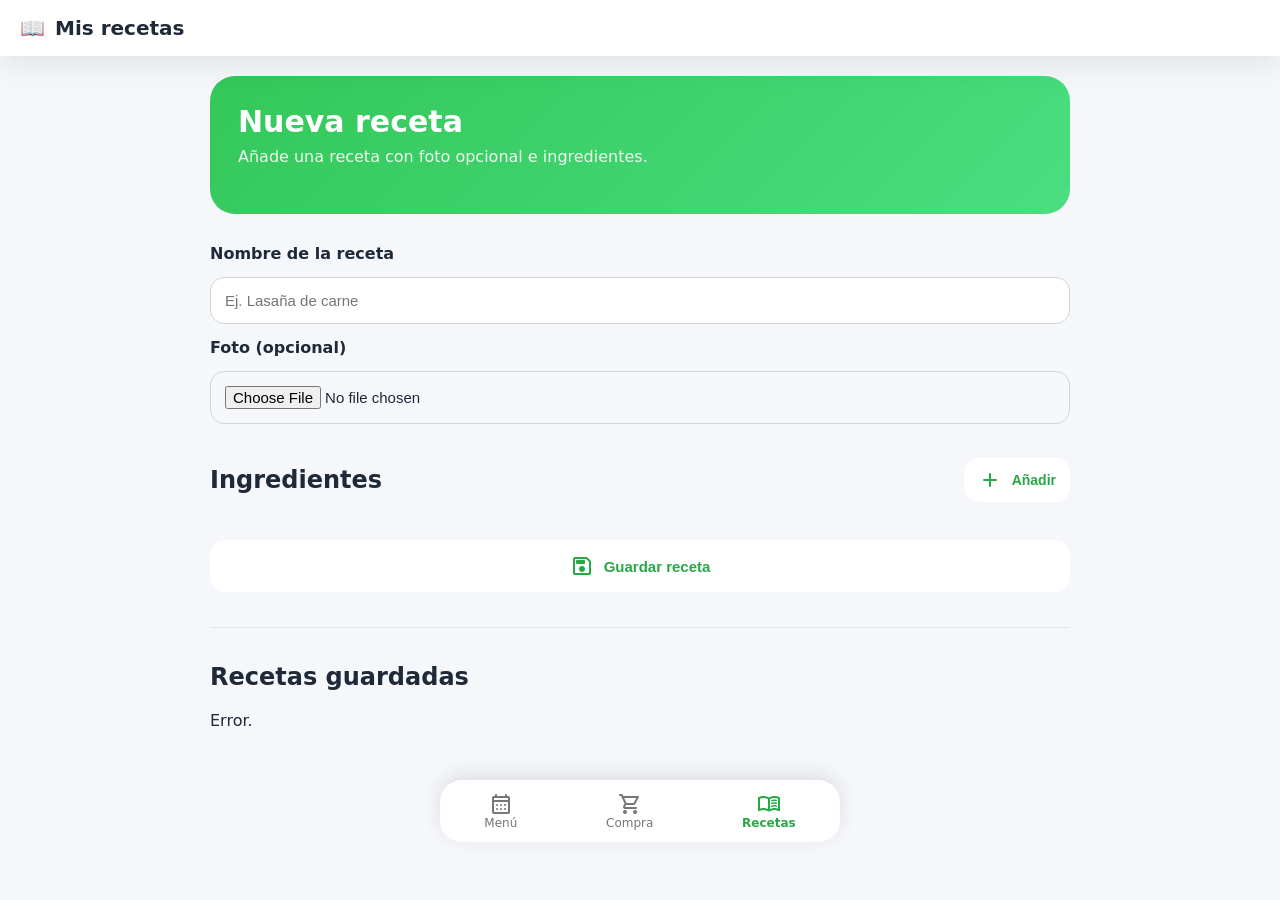
==== frontend/agregar_recetas.html @ f9eafb30 "haciendo el frontend" ====
<!DOCTYPE html>
<html lang="es">

<head>

<meta charset="UTF-8">

<meta name="viewport"
content="width=device-width, initial-scale=1.0">

<title>Recetas</title>

<link rel="stylesheet" href="style.css">

<link href="https://fonts.googleapis.com/css2?family=Material+Symbols+Rounded"
rel="stylesheet">

</head>

<body>

<header class="topbar">

    <div class="logo">
        📖 <span>Mis recetas</span>
    </div>

</header>

<main class="container">

<section class="hero recipeHero">

    <h1>Nueva receta</h1>

    <p>Añade una receta con foto opcional e ingredientes.</p>

</section>

<form id="recipeForm" class="recipe-form">

    <label>Nombre de la receta</label>

    <input
        id="recipeName"
        required
        placeholder="Ej. Lasaña de carne">

    <label>Foto (opcional)</label>

    <input
        type="file"
        id="recipeImage"
        accept="image/*">

    <div class="ingredients-header">

        <h2>Ingredientes</h2>

        <button
            type="button"
            id="addIngredient"
            class="primary small">

            <span class="material-symbols-rounded">add</span>

            Añadir

        </button>

    </div>

    <div id="ingredientList">

    </div>

    <button class="primary submitButton" type="submit">

        <span class="material-symbols-rounded">save</span>

        Guardar receta

    </button>

</form>

<hr class="separator">

<section>

    <h2 class="sectionTitle">Recetas guardadas</h2>

    <div id="recipesContainer" class="recipe-grid">

    </div>

</section>

</main>

<nav class="bottom-nav">

    <a href="index.html">

        <span class="material-symbols-rounded">calendar_month</span>
        Menú

    </a>

    <a href="lista_compra.html">

        <span class="material-symbols-rounded">shopping_cart</span>
        Compra

    </a>

    <a href="agregar_recetas.html" class="active">

        <span class="material-symbols-rounded">menu_book</span>
        Recetas

    </a>

</nav>

<script src="script.js"></script>

</body>
</html>
---- frontend/style.css ----
:root{

    --green:#34C759;
    --green-dark:#28A745;
    --orange:#FF9F0A;

    --background:#F5F7FA;
    --surface:#FFFFFF;

    --text:#1F2937;
    --muted:#6B7280;

    --danger:#EF4444;

    --shadow:0 10px 30px rgba(0,0,0,.08);

    --radius:18px;

}

*{
    margin:0;
    padding:0;
    box-sizing:border-box;
}

body{

    background:var(--background);
    font-family:Inter,system-ui,sans-serif;
    color:var(--text);
    padding-bottom:90px;

}

.container{
    padding:20px;
    max-width:900px;
    margin:auto;
}

.topbar{

    position:sticky;
    top:0;
    z-index:100;

    display:flex;
    justify-content:space-between;
    align-items:center;

    background:var(--surface);
    padding:16px 20px;

    box-shadow:var(--shadow);

}

.logo{

    font-weight:700;
    display:flex;
    gap:10px;
    align-items:center;
    font-size:20px;

}

.icon-button{

    width:44px;
    height:44px;

    border:none;
    border-radius:50%;

    background:#EEF2F7;

    display:flex;
    align-items:center;
    justify-content:center;

    cursor:pointer;

}

.material-symbols-rounded{
    font-size:24px;
}

/* Hero */

.hero{

    background:linear-gradient(135deg,var(--green),#65DB84);

    color:white;
    padding:28px;
    border-radius:25px;

    margin-bottom:30px;

}

.hero h1{
    font-size:30px;
    margin-bottom:8px;
}

.hero p{
    opacity:.9;
    margin-bottom:20px;
}

/* Botones */

button{

    cursor:pointer;
    border:none;

    transition:.2s;

    font-size:15px;

}

button:hover{
    transform:translateY(-2px);
}

.primary{

    background:white;
    color:var(--green-dark);

    padding:14px 22px;

    border-radius:15px;

    display:flex;
    align-items:center;
    gap:10px;

    font-weight:700;

}

.secondary{

    background:#E5E7EB;
    color:#111827;

    padding:12px 20px;
    border-radius:15px;

}

.danger{

    background:var(--danger);
    color:white;

    padding:12px 20px;
    border-radius:15px;

}

/* Tarjetas semana */

.week-grid{

    display:grid;
    grid-template-columns:repeat(auto-fit,minmax(220px,1fr));
    gap:18px;

}

.day-card{

    background:var(--surface);
    border-radius:22px;
    padding:18px;

    box-shadow:var(--shadow);

    display:flex;
    flex-direction:column;
    gap:12px;

}

.day-header{

    display:flex;
    justify-content:space-between;
    align-items:center;

}

.day-header h3{
    color:var(--green-dark);
}

.food{

    font-size:18px;
    font-weight:600;
}

.food small{

    display:block;
    color:var(--muted);
    margin-top:6px;

}

/* Navegación inferior */

.bottom-nav{

    position:fixed;
    bottom:0;
    left:0;
    width:100%;

    background:white;

    display:flex;
    justify-content:space-around;

    box-shadow:0 -5px 20px rgba(0,0,0,.1);

    padding:12px 0;

}

.bottom-nav a{

    text-decoration:none;
    color:#777;

    display:flex;
    flex-direction:column;
    align-items:center;

    font-size:12px;

}

.bottom-nav a.active{
    color:var(--green-dark);
    font-weight:bold;
}

/* Dropdown compartir */

.dropdown{

    position:absolute;
    top:72px;
    right:20px;

    width:180px;

    background:white;

    border-radius:18px;
    box-shadow:var(--shadow);

    overflow:hidden;

}

.dropdown button{

    width:100%;

    display:flex;
    align-items:center;
    gap:12px;

    padding:14px;

    background:none;

}

.dropdown button:hover{
    background:#F3F4F6;
}

/* Modal */

.modal{

    position:fixed;
    inset:0;

    background:rgba(0,0,0,.4);

    display:flex;
    justify-content:center;
    align-items:center;

    padding:20px;

}

.modal-content{

    background:white;

    width:100%;
    max-width:360px;

    padding:28px;
    border-radius:24px;

    text-align:center;

    box-shadow:var(--shadow);

}

.modal-icon{

    color:var(--orange);
    font-size:48px;
    margin-bottom:10px;

}

.modal-buttons{

    display:flex;
    gap:12px;
    margin-top:24px;

}

.modal-buttons button{
    flex:1;
}

/* Utilidades */

.hidden{
    display:none;
}

/* Tablet */

@media (min-width:768px){

    body{
        padding-bottom:30px;
    }

    .bottom-nav{

        position:static;

        margin:30px auto 0;
        width:400px;

        border-radius:22px;

    }

}


/* ========= HERO COLORES ========= */

.shoppingHero{
    background:linear-gradient(135deg,#FF9F0A,#FFCC66);
}

.recipeHero{
    background:linear-gradient(135deg,#34C759,#4ADE80);
}

/* ========= LISTA COMPRA ========= */

.shopping-list{
    display:flex;
    flex-direction:column;
    gap:14px;
}

.shopping-item{
    display:flex;
    align-items:center;
    gap:16px;
    background:white;
    padding:16px;
    border-radius:18px;
    box-shadow:var(--shadow);
}

.shopping-item input[type=checkbox]{
    width:24px;
    height:24px;
    accent-color:var(--green);
}

.shopping-info{
    display:flex;
    flex-direction:column;
}

.shopping-info span{
    color:var(--muted);
    font-size:14px;
}

/* ========= FORMULARIO RECETAS ========= */

.recipe-form{
    display:flex;
    flex-direction:column;
    gap:14px;
}

.recipe-form label{
    font-weight:600;
}

.recipe-form input{
    padding:14px;
    border-radius:14px;
    border:1px solid #D1D5DB;
    font-size:15px;
}

.ingredients-header{
    display:flex;
    justify-content:space-between;
    align-items:center;
    margin-top:20px;
}

.primary.small{
    padding:10px 14px;
    font-size:14px;
}

/* Ingrediente */

.ingredient-row{
    display:grid;
    grid-template-columns:2fr 1fr 1fr 45px;
    gap:8px;
    margin-bottom:10px;
}

.ingredient-row input{
    padding:12px;
}

.deleteIngredient{
    background:#FEE2E2;
    color:#DC2626;
    border-radius:12px;
}

/* Guardar */

.submitButton{
    justify-content:center;
    margin-top:10px;
}

/* Separador */

.separator{
    margin:35px 0;
    border:none;
    border-top:1px solid #E5E7EB;
}

.sectionTitle{
    margin-bottom:20px;
}

/* ========= TARJETAS RECETAS ========= */

.recipe-grid{
    display:flex;
    flex-direction:column;
    gap:18px;
}

.recipe-card{
    background:white;
    border-radius:20px;
    overflow:hidden;
    box-shadow:var(--shadow);
    position:relative;
}

.recipe-photo{
    width:100%;
    height:180px;
    object-fit:cover;
}

.recipe-placeholder{
    height:180px;
    display:flex;
    justify-content:center;
    align-items:center;
    background:#F3F4F6;
    font-size:64px;
}

.recipe-content{
    padding:18px;
}

.recipe-content h3{
    margin-bottom:12px;
}

.recipe-content ul{
    padding-left:18px;
    color:#4B5563;
    line-height:1.5;
}

.deleteRecipe{
    position:absolute;
    top:12px;
    right:12px;
    background:rgba(255,255,255,.9);
    width:40px;
    height:40px;
    border-radius:50%;
    color:#DC2626;
}

/* ========= RESPONSIVE ========= */

@media (max-width:600px){

    .ingredient-row{
        grid-template-columns:1fr;
    }

    .deleteIngredient{
        height:44px;
    }

}

@media (min-width:900px){

    .recipe-grid{
        display:grid;
        grid-template-columns:repeat(2,1fr);
        gap:20px;
    }

}
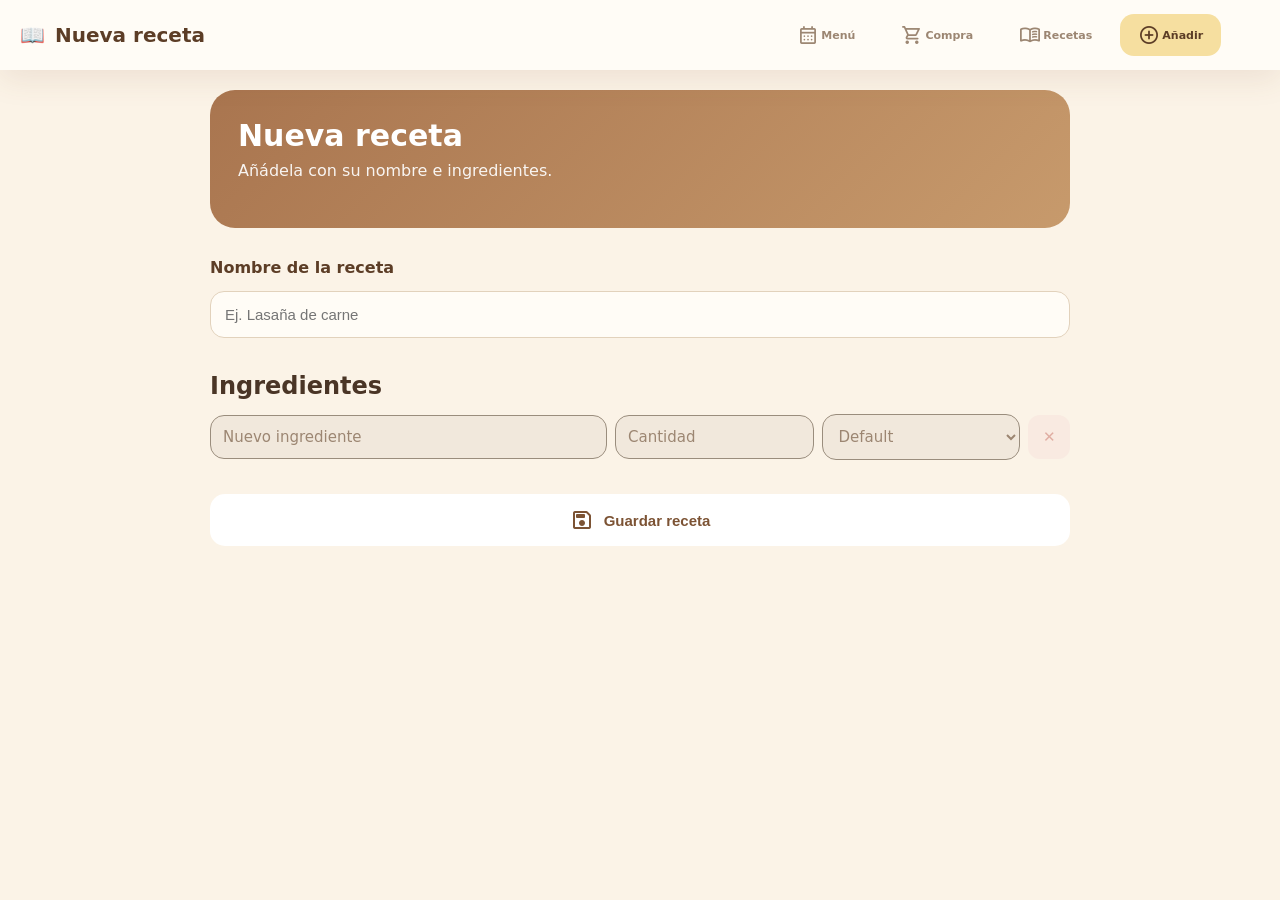
==== commit 6cb507a1: "organizando los estilos css" ====
--- a/frontend/agregar_recetas.html
+++ b/frontend/agregar_recetas.html
@@ -1,20 +1,19 @@
-
 <!DOCTYPE html>
 <html lang="es">
 
 <head>
 
-<meta charset="UTF-8">
+    <meta charset="UTF-8">
 
-<meta name="viewport"
-content="width=device-width, initial-scale=1.0">
+    <meta name="viewport"
+    content="width=device-width, initial-scale=1.0">
 
-<title>Recetas</title>
+    <title>Añadir receta</title>
 
-<link rel="stylesheet" href="style.css">
+    <link rel="stylesheet" href="style.css">
+    <link rel="stylesheet" href="agregar_recetas.css">
 
-<link href="https://fonts.googleapis.com/css2?family=Material+Symbols+Rounded"
-rel="stylesheet">
+    <link href="https://fonts.googleapis.com/css2?family=Material+Symbols+Rounded" rel="stylesheet">
 
 </head>
 
@@ -23,8 +22,32 @@
 <header class="topbar">
 
     <div class="logo">
-        📖 <span>Mis recetas</span>
+        📖 <span>Nueva receta</span>
     </div>
+
+    <nav class="top-nav">
+
+        <a href="menu.html" class="nav-link">
+            <span class="material-symbols-rounded">calendar_month</span>
+            Menú
+        </a>
+
+        <a href="lista_compra.html" class="nav-link">
+            <span class="material-symbols-rounded">shopping_cart</span>
+            Compra
+        </a>
+
+        <a href="recetas.html" class="nav-link">
+            <span class="material-symbols-rounded">menu_book</span>
+            Recetas
+        </a>
+
+        <a href="agregar_recetas.html" class="nav-link active">
+            <span class="material-symbols-rounded">add_circle</span>
+            Añadir
+        </a>
+
+    </nav>
 
 </header>
 
@@ -34,7 +57,7 @@
 
     <h1>Nueva receta</h1>
 
-    <p>Añade una receta con foto opcional e ingredientes.</p>
+    <p>Añádela con su nombre e ingredientes.</p>
 
 </section>
 
@@ -47,27 +70,9 @@
         required
         placeholder="Ej. Lasaña de carne">
 
-    <label>Foto (opcional)</label>
-
-    <input
-        type="file"
-        id="recipeImage"
-        accept="image/*">
-
     <div class="ingredients-header">
 
         <h2>Ingredientes</h2>
-
-        <button
-            type="button"
-            id="addIngredient"
-            class="primary small">
-
-            <span class="material-symbols-rounded">add</span>
-
-            Añadir
-
-        </button>
 
     </div>
 
@@ -85,44 +90,7 @@
 
 </form>
 
-<hr class="separator">
-
-<section>
-
-    <h2 class="sectionTitle">Recetas guardadas</h2>
-
-    <div id="recipesContainer" class="recipe-grid">
-
-    </div>
-
-</section>
-
 </main>
-
-<nav class="bottom-nav">
-
-    <a href="index.html">
-
-        <span class="material-symbols-rounded">calendar_month</span>
-        Menú
-
-    </a>
-
-    <a href="lista_compra.html">
-
-        <span class="material-symbols-rounded">shopping_cart</span>
-        Compra
-
-    </a>
-
-    <a href="agregar_recetas.html" class="active">
-
-        <span class="material-symbols-rounded">menu_book</span>
-        Recetas
-
-    </a>
-
-</nav>
 
 <script src="script.js"></script>
 
--- a/frontend/style.css
+++ b/frontend/style.css
@@ -1,567 +1,364 @@
-
-:root{
-
-    --green:#34C759;
-    --green-dark:#28A745;
-    --orange:#FF9F0A;
-
-    --background:#F5F7FA;
-    --surface:#FFFFFF;
-
-    --text:#1F2937;
-    --muted:#6B7280;
-
-    --danger:#EF4444;
-
-    --shadow:0 10px 30px rgba(0,0,0,.08);
-
-    --radius:18px;
-
-}
-
-*{
-    margin:0;
-    padding:0;
-    box-sizing:border-box;
-}
-
-body{
-
-    background:var(--background);
-    font-family:Inter,system-ui,sans-serif;
-    color:var(--text);
-    padding-bottom:90px;
-
-}
-
-.container{
-    padding:20px;
-    max-width:900px;
-    margin:auto;
-}
-
-.topbar{
-
-    position:sticky;
-    top:0;
-    z-index:100;
-
-    display:flex;
-    justify-content:space-between;
-    align-items:center;
-
-    background:var(--surface);
-    padding:16px 20px;
-
-    box-shadow:var(--shadow);
-
-}
-
-.logo{
-
-    font-weight:700;
-    display:flex;
-    gap:10px;
-    align-items:center;
-    font-size:20px;
-
-}
-
-.icon-button{
-
-    width:44px;
-    height:44px;
-
-    border:none;
-    border-radius:50%;
-
-    background:#EEF2F7;
-
-    display:flex;
-    align-items:center;
-    justify-content:center;
-
-    cursor:pointer;
-
-}
-
-.material-symbols-rounded{
-    font-size:24px;
-}
-
-/* Hero */
-
-.hero{
-
-    background:linear-gradient(135deg,var(--green),#65DB84);
-
-    color:white;
-    padding:28px;
-    border-radius:25px;
-
-    margin-bottom:30px;
-
-}
-
-.hero h1{
-    font-size:30px;
-    margin-bottom:8px;
-}
-
-.hero p{
-    opacity:.9;
-    margin-bottom:20px;
-}
-
-/* Botones */
-
-button{
-
-    cursor:pointer;
-    border:none;
-
-    transition:.2s;
-
-    font-size:15px;
-
-}
-
-button:hover{
-    transform:translateY(-2px);
-}
-
-.primary{
-
-    background:white;
-    color:var(--green-dark);
-
-    padding:14px 22px;
-
-    border-radius:15px;
-
-    display:flex;
-    align-items:center;
-    gap:10px;
-
-    font-weight:700;
-
-}
-
-.secondary{
-
-    background:#E5E7EB;
-    color:#111827;
-
-    padding:12px 20px;
-    border-radius:15px;
-
-}
-
-.danger{
-
-    background:var(--danger);
-    color:white;
-
-    padding:12px 20px;
-    border-radius:15px;
-
-}
-
-/* Tarjetas semana */
-
-.week-grid{
-
-    display:grid;
-    grid-template-columns:repeat(auto-fit,minmax(220px,1fr));
-    gap:18px;
-
-}
-
-.day-card{
-
-    background:var(--surface);
-    border-radius:22px;
-    padding:18px;
-
-    box-shadow:var(--shadow);
-
-    display:flex;
-    flex-direction:column;
-    gap:12px;
-
-}
-
-.day-header{
-
-    display:flex;
-    justify-content:space-between;
-    align-items:center;
-
-}
-
-.day-header h3{
-    color:var(--green-dark);
-}
-
-.food{
-
-    font-size:18px;
-    font-weight:600;
-}
-
-.food small{
-
-    display:block;
-    color:var(--muted);
-    margin-top:6px;
-
-}
-
-/* Navegación inferior */
-
-.bottom-nav{
-
-    position:fixed;
-    bottom:0;
-    left:0;
-    width:100%;
-
-    background:white;
-
-    display:flex;
-    justify-content:space-around;
-
-    box-shadow:0 -5px 20px rgba(0,0,0,.1);
-
-    padding:12px 0;
-
-}
-
-.bottom-nav a{
-
-    text-decoration:none;
-    color:#777;
-
-    display:flex;
-    flex-direction:column;
-    align-items:center;
-
-    font-size:12px;
-
-}
-
-.bottom-nav a.active{
-    color:var(--green-dark);
-    font-weight:bold;
-}
-
-/* Dropdown compartir */
-
-.dropdown{
-
-    position:absolute;
-    top:72px;
-    right:20px;
-
-    width:180px;
-
-    background:white;
-
-    border-radius:18px;
-    box-shadow:var(--shadow);
-
-    overflow:hidden;
-
-}
-
-.dropdown button{
-
-    width:100%;
-
-    display:flex;
-    align-items:center;
-    gap:12px;
-
-    padding:14px;
-
-    background:none;
-
-}
-
-.dropdown button:hover{
-    background:#F3F4F6;
-}
-
-/* Modal */
-
-.modal{
-
-    position:fixed;
-    inset:0;
-
-    background:rgba(0,0,0,.4);
-
-    display:flex;
-    justify-content:center;
-    align-items:center;
-
-    padding:20px;
-
-}
-
-.modal-content{
-
-    background:white;
-
-    width:100%;
-    max-width:360px;
-
-    padding:28px;
-    border-radius:24px;
-
-    text-align:center;
-
-    box-shadow:var(--shadow);
-
-}
-
-.modal-icon{
-
-    color:var(--orange);
-    font-size:48px;
-    margin-bottom:10px;
-
-}
-
-.modal-buttons{
-
-    display:flex;
-    gap:12px;
-    margin-top:24px;
-
-}
-
-.modal-buttons button{
-    flex:1;
-}
-
-/* Utilidades */
-
-.hidden{
-    display:none;
-}
-
-/* Tablet */
-
-@media (min-width:768px){
-
-    body{
-        padding-bottom:30px;
-    }
-
-    .bottom-nav{
-
-        position:static;
-
-        margin:30px auto 0;
-        width:400px;
-
-        border-radius:22px;
-
-    }
-
-}
-
-
-/* ========= HERO COLORES ========= */
-
-.shoppingHero{
-    background:linear-gradient(135deg,#FF9F0A,#FFCC66);
-}
-
-.recipeHero{
-    background:linear-gradient(135deg,#34C759,#4ADE80);
-}
-
-/* ========= LISTA COMPRA ========= */
-
-.shopping-list{
-    display:flex;
-    flex-direction:column;
-    gap:14px;
-}
-
-.shopping-item{
-    display:flex;
-    align-items:center;
-    gap:16px;
-    background:white;
-    padding:16px;
-    border-radius:18px;
-    box-shadow:var(--shadow);
-}
-
-.shopping-item input[type=checkbox]{
-    width:24px;
-    height:24px;
-    accent-color:var(--green);
-}
-
-.shopping-info{
-    display:flex;
-    flex-direction:column;
-}
-
-.shopping-info span{
-    color:var(--muted);
-    font-size:14px;
-}
-
-/* ========= FORMULARIO RECETAS ========= */
-
-.recipe-form{
-    display:flex;
-    flex-direction:column;
-    gap:14px;
-}
-
-.recipe-form label{
-    font-weight:600;
-}
-
-.recipe-form input{
-    padding:14px;
-    border-radius:14px;
-    border:1px solid #D1D5DB;
-    font-size:15px;
-}
-
-.ingredients-header{
-    display:flex;
-    justify-content:space-between;
-    align-items:center;
-    margin-top:20px;
-}
-
-.primary.small{
-    padding:10px 14px;
-    font-size:14px;
-}
-
-/* Ingrediente */
-
-.ingredient-row{
-    display:grid;
-    grid-template-columns:2fr 1fr 1fr 45px;
-    gap:8px;
-    margin-bottom:10px;
-}
-
-.ingredient-row input{
-    padding:12px;
-}
-
-.deleteIngredient{
-    background:#FEE2E2;
-    color:#DC2626;
-    border-radius:12px;
-}
-
-/* Guardar */
-
-.submitButton{
-    justify-content:center;
-    margin-top:10px;
-}
-
-/* Separador */
-
-.separator{
-    margin:35px 0;
-    border:none;
-    border-top:1px solid #E5E7EB;
-}
-
-.sectionTitle{
-    margin-bottom:20px;
-}
-
-/* ========= TARJETAS RECETAS ========= */
-
-.recipe-grid{
-    display:flex;
-    flex-direction:column;
-    gap:18px;
-}
-
-.recipe-card{
-    background:white;
-    border-radius:20px;
-    overflow:hidden;
-    box-shadow:var(--shadow);
-    position:relative;
-}
-
-.recipe-photo{
-    width:100%;
-    height:180px;
-    object-fit:cover;
-}
-
-.recipe-placeholder{
-    height:180px;
-    display:flex;
-    justify-content:center;
-    align-items:center;
-    background:#F3F4F6;
-    font-size:64px;
-}
-
-.recipe-content{
-    padding:18px;
-}
-
-.recipe-content h3{
-    margin-bottom:12px;
-}
-
-.recipe-content ul{
-    padding-left:18px;
-    color:#4B5563;
-    line-height:1.5;
-}
-
-.deleteRecipe{
-    position:absolute;
-    top:12px;
-    right:12px;
-    background:rgba(255,255,255,.9);
-    width:40px;
-    height:40px;
-    border-radius:50%;
-    color:#DC2626;
-}
-
-/* ========= RESPONSIVE ========= */
-
-@media (max-width:600px){
-
-    .ingredient-row{
-        grid-template-columns:1fr;
-    }
-
-    .deleteIngredient{
-        height:44px;
-    }
-
-}
-
-@media (min-width:900px){
-
-    .recipe-grid{
-        display:grid;
-        grid-template-columns:repeat(2,1fr);
-        gap:20px;
-    }
-
+:root {
+    --brown: #A9754F;
+    --brown-dark: #7C5334;
+    --brown-darker: #5C3D26;
+    --yellow: #EAB854;
+    --yellow-light: #F6DFA0;
+    --yellow-pale: #FBEDD0;
+    --background: #FBF3E7;
+    --surface: #FFFCF6;
+    --text: #4A3526;
+    --muted: #9C8672;
+    --danger: #E0665C;
+    --shadow: 0 10px 30px rgba(124,83,52,.10);
+    --radius: 18px;
+}
+
+* {
+    margin: 0;
+    padding: 0;
+    box-sizing: border-box;
+}
+
+html {
+    overflow-x: hidden;
+}
+
+body {
+    background: var(--background);
+    font-family: Inter, system-ui, sans-serif;
+    color: var(--text);
+}
+
+.container {
+    padding: 20px;
+    max-width: 900px;
+    margin: auto;
+    min-height: 70vh;
+}
+
+/* ========================================================
+   HEADER + NAVEGACIÓN
+   ======================================================== */
+.topbar {
+    position: sticky;
+    top: 0;
+    z-index: 10;
+    display: flex;
+    flex-wrap: wrap;
+    justify-content: space-between;
+    align-items: center;
+    gap: 10px 16px;
+    background: var(--surface);
+    padding: 14px 20px;
+    box-shadow: var(--shadow);
+}
+
+.logo {
+    font-weight: 700;
+    display: flex;
+    gap: 10px;
+    align-items: center;
+    font-size: 20px;
+    color: var(--brown-darker);
+    flex: 1 1 auto;
+}
+
+.material-symbols-rounded {
+    font-size: 24px;
+}
+
+.top-nav {
+    order: 3;
+    flex-basis: 100%;
+    display: flex;
+    justify-content: space-around;
+    gap: 4px;
+}
+
+.nav-link {
+    display: flex;
+    flex-direction: column;
+    align-items: center;
+    gap: 2px;
+    text-decoration: none;
+    color: var(--muted);
+    padding: 8px 14px;
+    border-radius: 14px;
+    font-size: 11px;
+    font-weight: 700;
+    transition: color .2s;
+}
+
+.nav-link .material-symbols-rounded {
+    font-size: 22px;
+}
+
+.nav-link.active {
+    color: var(--brown-darker);
+    background: var(--yellow-light);
+    view-transition-name: navIndicator;
+}
+
+.nav-link:hover {
+    color: #8f5d4a;
+    background: #f7e4dc;
+    scale: 107%;
+    transform: translateY(-2px);
+    transition: all 500ms;
+}
+
+.nav-link.active:hover {
+    color: #6d4325;
+    background: #e9c86c;
+}
+
+/* ========================================================
+   HERO BASE
+   ======================================================== */
+.hero {
+    background: linear-gradient(135deg, var(--brown), var(--yellow));
+    color: white;
+    padding: 28px;
+    border-radius: 25px;
+    margin-bottom: 30px;
+}
+
+.hero h1 {
+    font-size: 30px;
+    margin-bottom: 8px;
+}
+
+.hero p {
+    opacity: .92;
+    margin-bottom: 20px;
+}
+
+/* ========================================================
+   BOTONES GLOBALES
+   ======================================================== */
+button {
+    cursor: pointer;
+    border: none;
+    transition: .2s;
+    font-size: 15px;
+}
+
+button:hover {
+    transform: translateY(-2px);
+}
+
+.primary {
+    background: white;
+    color: var(--brown-dark);
+    padding: 14px 22px;
+    border-radius: 15px;
+    display: flex;
+    align-items: center;
+    gap: 10px;
+    font-weight: 700;
+}
+
+.secondary {
+    background: var(--yellow-pale);
+    color: var(--brown-darker);
+    padding: 12px 20px;
+    border-radius: 15px;
+}
+
+.danger {
+    background: var(--danger);
+    color: white;
+    padding: 12px 20px;
+    border-radius: 15px;
+}
+
+.icon-button {
+    width: 44px;
+    height: 44px;
+    border: none;
+    border-radius: 50%;
+    background: var(--yellow-pale);
+    color: var(--brown-dark);
+    display: flex;
+    align-items: center;
+    justify-content: center;
+    cursor: pointer;
+    order: 2;
+}
+
+.icon-button:hover {
+    scale: 110%;
+    transform: translateY(-5px);
+    color: var(--brown-darker);
+    background: #e7d2a6;
+    transition: all 500ms;
+}
+
+/* ========================================================
+   DROPDOWN COMPARTIR
+   ======================================================== */
+.dropdown {
+    position: absolute;
+    top: 65px;
+    z-index: 99;
+    right: 20px;
+    width: 180px;
+    background: #fcf4e3;
+    border-radius: 18px;
+    box-shadow: var(--shadow);
+    overflow: hidden;
+    opacity: 1;
+    transform: translateY(0);
+    pointer-events: auto;
+    transition: opacity 500ms ease, transform 500ms ease;
+}
+
+.dropdown.hidden {
+    display: block !important;
+    opacity: 0;
+    transform: translateY(-8px);
+    pointer-events: none;
+}
+
+.dropdown button {
+    width: 100%;
+    display: flex;
+    align-items: center;
+    gap: 12px;
+    padding: 14px;
+    background: none;
+    color: var(--text);
+}
+
+.dropdown button:hover {
+    background: var(--yellow-light);
+}
+
+/* ========================================================
+   MODALES BASE
+   ======================================================== */
+.modal {
+    position: fixed;
+    inset: 0;
+    background: rgba(74, 53, 38, .45);
+    display: flex;
+    justify-content: center;
+    align-items: center;
+    padding: 20px;
+}
+
+.modal-content {
+    background: var(--surface);
+    width: 100%;
+    max-width: 360px;
+    padding: 28px;
+    border-radius: 24px;
+    text-align: center;
+    box-shadow: var(--shadow);
+}
+
+.modal-icon {
+    color: var(--yellow);
+    font-size: 48px;
+    margin-bottom: 10px;
+}
+
+.modal-buttons {
+    display: flex;
+    gap: 12px;
+    margin-top: 24px;
+}
+
+.modal-buttons button {
+    flex: 1;
+}
+
+.hidden {
+    display: none;
+}
+
+/* ========================================================
+   TRANSICIONES ENTRE PÁGINAS (VIEW TRANSITIONS API)
+   ======================================================== */
+@view-transition {
+    navigation: auto;
+}
+
+header.topbar {
+    view-transition-name: siteHeader;
+}
+
+::view-transition-old(siteHeader),
+::view-transition-new(siteHeader) {
+    animation: none;
+    mix-blend-mode: normal;
+}
+
+::view-transition-group(root) {
+    animation-duration: .32s;
+    animation-timing-function: cubic-bezier(.4, 0, .2, 1);
+    width: 100vw;
+    height: 100vh;
+}
+
+::view-transition-image-pair(root) {
+    isolation: isolate;
+}
+
+::view-transition-old(root) {
+    width: 100%;
+    height: 100%;
+    object-fit: cover;
+    object-position: top;
+    animation-name: slideOutContent;
+    animation-duration: .32s;
+    animation-timing-function: cubic-bezier(.4, 0, .2, 1);
+    animation-fill-mode: both;
+}
+
+::view-transition-new(root) {
+    width: 100%;
+    height: 100%;
+    object-fit: cover;
+    object-position: top;
+    animation-name: slideInContent;
+    animation-duration: .32s;
+    animation-timing-function: cubic-bezier(.4, 0, .2, 1);
+    animation-fill-mode: both;
+}
+
+@keyframes slideOutContent {
+    to {
+        transform: translateX(-24px);
+        opacity: 0;
+    }
+}
+
+@keyframes slideInContent {
+    from {
+        transform: translateX(24px);
+        opacity: 0;
+    }
+}
+
+/* Responsive cabecera */
+@media (min-width: 768px) {
+    .topbar {
+        flex-wrap: nowrap;
+    }
+    .top-nav {
+        order: 0;
+        flex-basis: auto;
+        flex: 1;
+        justify-content: center;
+        gap: 10px;
+    }
+    .icon-button {
+        order: 0;
+    }
+    .nav-link {
+        flex-direction: row;
+        padding: 10px 18px;
+    }
 }
--- a/frontend/agregar_recetas.css
+++ b/frontend/agregar_recetas.css
@@ -0,0 +1,124 @@
+.recipeHero {
+    background: linear-gradient(135deg, var(--brown), #C79A6C);
+}
+
+.recipe-form {
+    display: flex;
+    flex-direction: column;
+    gap: 14px;
+}
+
+.recipe-form label {
+    font-weight: 600;
+    color: var(--brown-darker);
+}
+
+.recipe-form input {
+    padding: 14px;
+    border-radius: 14px;
+    border: 1px solid #E2D2BC;
+    font-size: 15px;
+    background: var(--surface);
+    color: var(--text);
+}
+
+.ingredients-header {
+    display: flex;
+    justify-content: space-between;
+    align-items: center;
+    margin-top: 20px;
+}
+
+.primary.small {
+    padding: 10px 14px;
+    font-size: 14px;
+}
+
+.ingredient-row {
+    display: grid;
+    grid-template-columns: 2fr 1fr 1fr 42px;
+    gap: 8px;
+    margin-bottom: 10px;
+    align-items: center;
+}
+
+.ingredient-row input, 
+.ingredient-row select {
+    width: 100%;
+    min-width: 0;
+    padding: 12px;
+    border-radius: 14px;
+    border: 1.5px solid var(--brown);
+    font-size: 15px;
+    background: var(--surface);
+    color: var(--text);
+    font-family: inherit;
+    box-sizing: border-box;
+    transition: background-color .2s ease, border-color .2s ease, color .2s ease;
+}
+
+.ingredient-row.ghost input, 
+.ingredient-row.ghost select {
+    background: rgba(124, 109, 94, .08);
+    border-color: #9A8D7D;
+    color: var(--muted);
+}
+
+.ingredient-row.ghost input::placeholder {
+    color: var(--muted);
+}
+
+.ingredient-row.ghost .deleteIngredient {
+    opacity: .4;
+}
+
+.ingredient-unit.invalid {
+    border-color: var(--danger);
+    box-shadow: 0 0 0 2px rgba(224, 102, 92, .18);
+}
+
+.deleteIngredient {
+    background: #F7DEDA;
+    color: #B9463C;
+    border: none;
+    border-radius: 12px;
+    height: 44px;
+    display: flex;
+    align-items: center;
+    justify-content: center;
+    cursor: pointer;
+    font-size: 15px;
+}
+
+.submitButton {
+    justify-content: center;
+    margin-top: 10px;
+}
+
+.separator {
+    margin: 35px 0;
+    border: none;
+    border-top: 1px solid #E9DCC7;
+}
+
+.sectionTitle {
+    margin-bottom: 20px;
+}
+
+@media (max-width: 600px) {
+    .ingredient-row {
+        grid-template-columns: minmax(0, 1.6fr) minmax(0, 0.9fr) minmax(0, 1.1fr) 36px;
+        gap: 5px;
+    }
+    .ingredient-row input,
+    .ingredient-row select {
+        padding: 9px 6px;
+        font-size: 13px;
+        border-radius: 10px;
+    }
+    .deleteIngredient {
+        height: 38px;
+        border-radius: 10px;
+        padding: 0;
+    }
+}
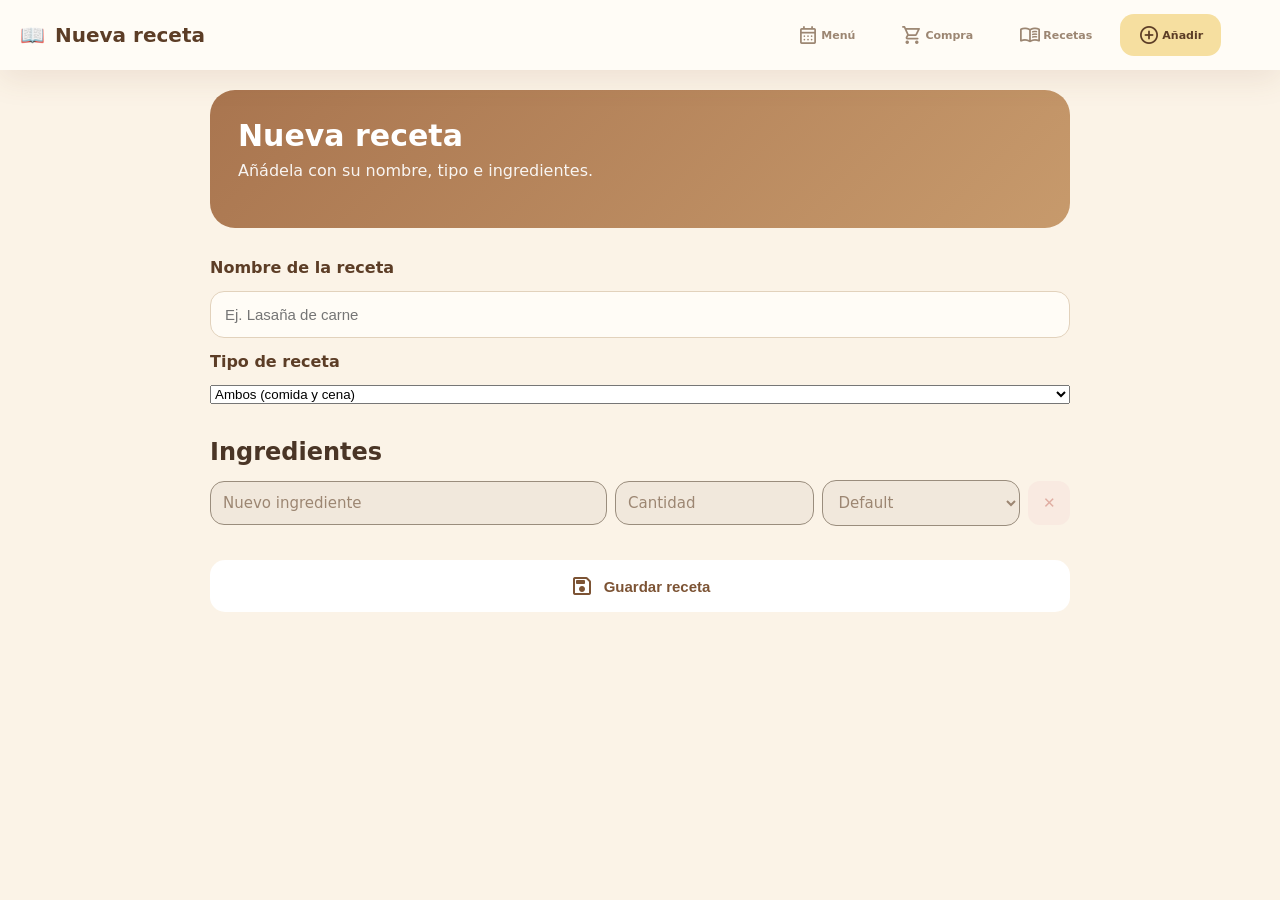
==== commit 696c780d: "Añadido cenas" ====
--- a/frontend/agregar_recetas.html
+++ b/frontend/agregar_recetas.html
@@ -10,8 +10,9 @@
 
     <title>Añadir receta</title>
 
-    <link rel="stylesheet" href="style.css">
-    <link rel="stylesheet" href="agregar_recetas.css">
+    <link rel="stylesheet" href="style/style.css">
+    <link rel="stylesheet" href="style/agregar_recetas.css">
+    <link rel="stylesheet" href="style/tipos.css">
 
     <link href="https://fonts.googleapis.com/css2?family=Material+Symbols+Rounded" rel="stylesheet">
 
@@ -57,18 +58,27 @@
 
     <h1>Nueva receta</h1>
 
-    <p>Añádela con su nombre e ingredientes.</p>
+    <p>Añádela con su nombre, tipo e ingredientes.</p>
 
 </section>
 
 <form id="recipeForm" class="recipe-form">
 
-    <label>Nombre de la receta</label>
+    <label for="recipeName">Nombre de la receta</label>
 
     <input
         id="recipeName"
         required
         placeholder="Ej. Lasaña de carne">
+
+    <label for="recipeType">Tipo de receta</label>
+
+    <select id="recipeType" class="recipe-type-select">
+        <option value="ambos" selected>Ambos (comida y cena)</option>
+        <option value="comida">Comida</option>
+        <option value="cena">Cena</option>
+        <option value="extra">Extra (no entra en el menú automático)</option>
+    </select>
 
     <div class="ingredients-header">
 
@@ -92,7 +102,7 @@
 
 </main>
 
-<script src="script.js"></script>
-
+<script src="scripts/script.js"></script>
+<script src="scripts/agregar_recetas.js"></script>
 </body>
 </html>
--- a/frontend/style/style.css
+++ b/frontend/style/style.css
@@ -0,0 +1,364 @@
+:root {
+    --brown: #A9754F;
+    --brown-dark: #7C5334;
+    --brown-darker: #5C3D26;
+    --yellow: #EAB854;
+    --yellow-light: #F6DFA0;
+    --yellow-pale: #FBEDD0;
+    --background: #FBF3E7;
+    --surface: #FFFCF6;
+    --text: #4A3526;
+    --muted: #9C8672;
+    --danger: #E0665C;
+    --shadow: 0 10px 30px rgba(124,83,52,.10);
+    --radius: 18px;
+}
+
+* {
+    margin: 0;
+    padding: 0;
+    box-sizing: border-box;
+}
+
+html {
+    overflow-x: hidden;
+}
+
+body {
+    background: var(--background);
+    font-family: Inter, system-ui, sans-serif;
+    color: var(--text);
+}
+
+.container {
+    padding: 20px;
+    max-width: 900px;
+    margin: auto;
+    min-height: 70vh;
+}
+
+/* ========================================================
+   HEADER + NAVEGACIÓN
+   ======================================================== */
+.topbar {
+    position: sticky;
+    top: 0;
+    z-index: 10;
+    display: flex;
+    flex-wrap: wrap;
+    justify-content: space-between;
+    align-items: center;
+    gap: 10px 16px;
+    background: var(--surface);
+    padding: 14px 20px;
+    box-shadow: var(--shadow);
+}
+
+.logo {
+    font-weight: 700;
+    display: flex;
+    gap: 10px;
+    align-items: center;
+    font-size: 20px;
+    color: var(--brown-darker);
+    flex: 1 1 auto;
+}
+
+.material-symbols-rounded {
+    font-size: 24px;
+}
+
+.top-nav {
+    order: 3;
+    flex-basis: 100%;
+    display: flex;
+    justify-content: space-around;
+    gap: 4px;
+}
+
+.nav-link {
+    display: flex;
+    flex-direction: column;
+    align-items: center;
+    gap: 2px;
+    text-decoration: none;
+    color: var(--muted);
+    padding: 8px 14px;
+    border-radius: 14px;
+    font-size: 11px;
+    font-weight: 700;
+    transition: color .2s;
+}
+
+.nav-link .material-symbols-rounded {
+    font-size: 22px;
+}
+
+.nav-link.active {
+    color: var(--brown-darker);
+    background: var(--yellow-light);
+    view-transition-name: navIndicator;
+}
+
+.nav-link:hover {
+    color: #8f5d4a;
+    background: #f7e4dc;
+    scale: 107%;
+    transform: translateY(-2px);
+    transition: all 500ms;
+}
+
+.nav-link.active:hover {
+    color: #6d4325;
+    background: #e9c86c;
+}
+
+/* ========================================================
+   HERO BASE
+   ======================================================== */
+.hero {
+    background: linear-gradient(135deg, var(--brown), var(--yellow));
+    color: white;
+    padding: 28px;
+    border-radius: 25px;
+    margin-bottom: 30px;
+}
+
+.hero h1 {
+    font-size: 30px;
+    margin-bottom: 8px;
+}
+
+.hero p {
+    opacity: .92;
+    margin-bottom: 20px;
+}
+
+/* ========================================================
+   BOTONES GLOBALES
+   ======================================================== */
+button {
+    cursor: pointer;
+    border: none;
+    transition: .2s;
+    font-size: 15px;
+}
+
+button:hover {
+    transform: translateY(-2px);
+}
+
+.primary {
+    background: white;
+    color: var(--brown-dark);
+    padding: 14px 22px;
+    border-radius: 15px;
+    display: flex;
+    align-items: center;
+    gap: 10px;
+    font-weight: 700;
+}
+
+.secondary {
+    background: var(--yellow-pale);
+    color: var(--brown-darker);
+    padding: 12px 20px;
+    border-radius: 15px;
+}
+
+.danger {
+    background: var(--danger);
+    color: white;
+    padding: 12px 20px;
+    border-radius: 15px;
+}
+
+.icon-button {
+    width: 44px;
+    height: 44px;
+    border: none;
+    border-radius: 50%;
+    background: var(--yellow-pale);
+    color: var(--brown-dark);
+    display: flex;
+    align-items: center;
+    justify-content: center;
+    cursor: pointer;
+    order: 2;
+}
+
+.icon-button:hover {
+    scale: 110%;
+    transform: translateY(-5px);
+    color: var(--brown-darker);
+    background: #e7d2a6;
+    transition: all 500ms;
+}
+
+/* ========================================================
+   DROPDOWN COMPARTIR
+   ======================================================== */
+.dropdown {
+    position: absolute;
+    top: 65px;
+    z-index: 99;
+    right: 20px;
+    width: 180px;
+    background: #fcf4e3;
+    border-radius: 18px;
+    box-shadow: var(--shadow);
+    overflow: hidden;
+    opacity: 1;
+    transform: translateY(0);
+    pointer-events: auto;
+    transition: opacity 500ms ease, transform 500ms ease;
+}
+
+.dropdown.hidden {
+    display: block !important;
+    opacity: 0;
+    transform: translateY(-8px);
+    pointer-events: none;
+}
+
+.dropdown button {
+    width: 100%;
+    display: flex;
+    align-items: center;
+    gap: 12px;
+    padding: 14px;
+    background: none;
+    color: var(--text);
+}
+
+.dropdown button:hover {
+    background: var(--yellow-light);
+}
+
+/* ========================================================
+   MODALES BASE
+   ======================================================== */
+.modal {
+    position: fixed;
+    inset: 0;
+    background: rgba(74, 53, 38, .45);
+    display: flex;
+    justify-content: center;
+    align-items: center;
+    padding: 20px;
+}
+
+.modal-content {
+    background: var(--surface);
+    width: 100%;
+    max-width: 360px;
+    padding: 28px;
+    border-radius: 24px;
+    text-align: center;
+    box-shadow: var(--shadow);
+}
+
+.modal-icon {
+    color: var(--yellow);
+    font-size: 48px;
+    margin-bottom: 10px;
+}
+
+.modal-buttons {
+    display: flex;
+    gap: 12px;
+    margin-top: 24px;
+}
+
+.modal-buttons button {
+    flex: 1;
+}
+
+.hidden {
+    display: none;
+}
+
+/* ========================================================
+   TRANSICIONES ENTRE PÁGINAS (VIEW TRANSITIONS API)
+   ======================================================== */
+@view-transition {
+    navigation: auto;
+}
+
+header.topbar {
+    view-transition-name: siteHeader;
+}
+
+::view-transition-old(siteHeader),
+::view-transition-new(siteHeader) {
+    animation: none;
+    mix-blend-mode: normal;
+}
+
+::view-transition-group(root) {
+    animation-duration: .32s;
+    animation-timing-function: cubic-bezier(.4, 0, .2, 1);
+    width: 100vw;
+    height: 100vh;
+}
+
+::view-transition-image-pair(root) {
+    isolation: isolate;
+}
+
+::view-transition-old(root) {
+    width: 100%;
+    height: 100%;
+    object-fit: cover;
+    object-position: top;
+    animation-name: slideOutContent;
+    animation-duration: .32s;
+    animation-timing-function: cubic-bezier(.4, 0, .2, 1);
+    animation-fill-mode: both;
+}
+
+::view-transition-new(root) {
+    width: 100%;
+    height: 100%;
+    object-fit: cover;
+    object-position: top;
+    animation-name: slideInContent;
+    animation-duration: .32s;
+    animation-timing-function: cubic-bezier(.4, 0, .2, 1);
+    animation-fill-mode: both;
+}
+
+@keyframes slideOutContent {
+    to {
+        transform: translateX(-24px);
+        opacity: 0;
+    }
+}
+
+@keyframes slideInContent {
+    from {
+        transform: translateX(24px);
+        opacity: 0;
+    }
+}
+
+/* Responsive cabecera */
+@media (min-width: 768px) {
+    .topbar {
+        flex-wrap: nowrap;
+    }
+    .top-nav {
+        order: 0;
+        flex-basis: auto;
+        flex: 1;
+        justify-content: center;
+        gap: 10px;
+    }
+    .icon-button {
+        order: 0;
+    }
+    .nav-link {
+        flex-direction: row;
+        padding: 10px 18px;
+    }
+}
--- a/frontend/style/agregar_recetas.css
+++ b/frontend/style/agregar_recetas.css
@@ -0,0 +1,124 @@
+.recipeHero {
+    background: linear-gradient(135deg, var(--brown), #C79A6C);
+}
+
+.recipe-form {
+    display: flex;
+    flex-direction: column;
+    gap: 14px;
+}
+
+.recipe-form label {
+    font-weight: 600;
+    color: var(--brown-darker);
+}
+
+.recipe-form input {
+    padding: 14px;
+    border-radius: 14px;
+    border: 1px solid #E2D2BC;
+    font-size: 15px;
+    background: var(--surface);
+    color: var(--text);
+}
+
+.ingredients-header {
+    display: flex;
+    justify-content: space-between;
+    align-items: center;
+    margin-top: 20px;
+}
+
+.primary.small {
+    padding: 10px 14px;
+    font-size: 14px;
+}
+
+.ingredient-row {
+    display: grid;
+    grid-template-columns: 2fr 1fr 1fr 42px;
+    gap: 8px;
+    margin-bottom: 10px;
+    align-items: center;
+}
+
+.ingredient-row input, 
+.ingredient-row select {
+    width: 100%;
+    min-width: 0;
+    padding: 12px;
+    border-radius: 14px;
+    border: 1.5px solid var(--brown);
+    font-size: 15px;
+    background: var(--surface);
+    color: var(--text);
+    font-family: inherit;
+    box-sizing: border-box;
+    transition: background-color .2s ease, border-color .2s ease, color .2s ease;
+}
+
+.ingredient-row.ghost input, 
+.ingredient-row.ghost select {
+    background: rgba(124, 109, 94, .08);
+    border-color: #9A8D7D;
+    color: var(--muted);
+}
+
+.ingredient-row.ghost input::placeholder {
+    color: var(--muted);
+}
+
+.ingredient-row.ghost .deleteIngredient {
+    opacity: .4;
+}
+
+.ingredient-unit.invalid {
+    border-color: var(--danger);
+    box-shadow: 0 0 0 2px rgba(224, 102, 92, .18);
+}
+
+.deleteIngredient {
+    background: #F7DEDA;
+    color: #B9463C;
+    border: none;
+    border-radius: 12px;
+    height: 44px;
+    display: flex;
+    align-items: center;
+    justify-content: center;
+    cursor: pointer;
+    font-size: 15px;
+}
+
+.submitButton {
+    justify-content: center;
+    margin-top: 10px;
+}
+
+.separator {
+    margin: 35px 0;
+    border: none;
+    border-top: 1px solid #E9DCC7;
+}
+
+.sectionTitle {
+    margin-bottom: 20px;
+}
+
+@media (max-width: 600px) {
+    .ingredient-row {
+        grid-template-columns: minmax(0, 1.6fr) minmax(0, 0.9fr) minmax(0, 1.1fr) 36px;
+        gap: 5px;
+    }
+    .ingredient-row input,
+    .ingredient-row select {
+        padding: 9px 6px;
+        font-size: 13px;
+        border-radius: 10px;
+    }
+    .deleteIngredient {
+        height: 38px;
+        border-radius: 10px;
+        padding: 0;
+    }
+}
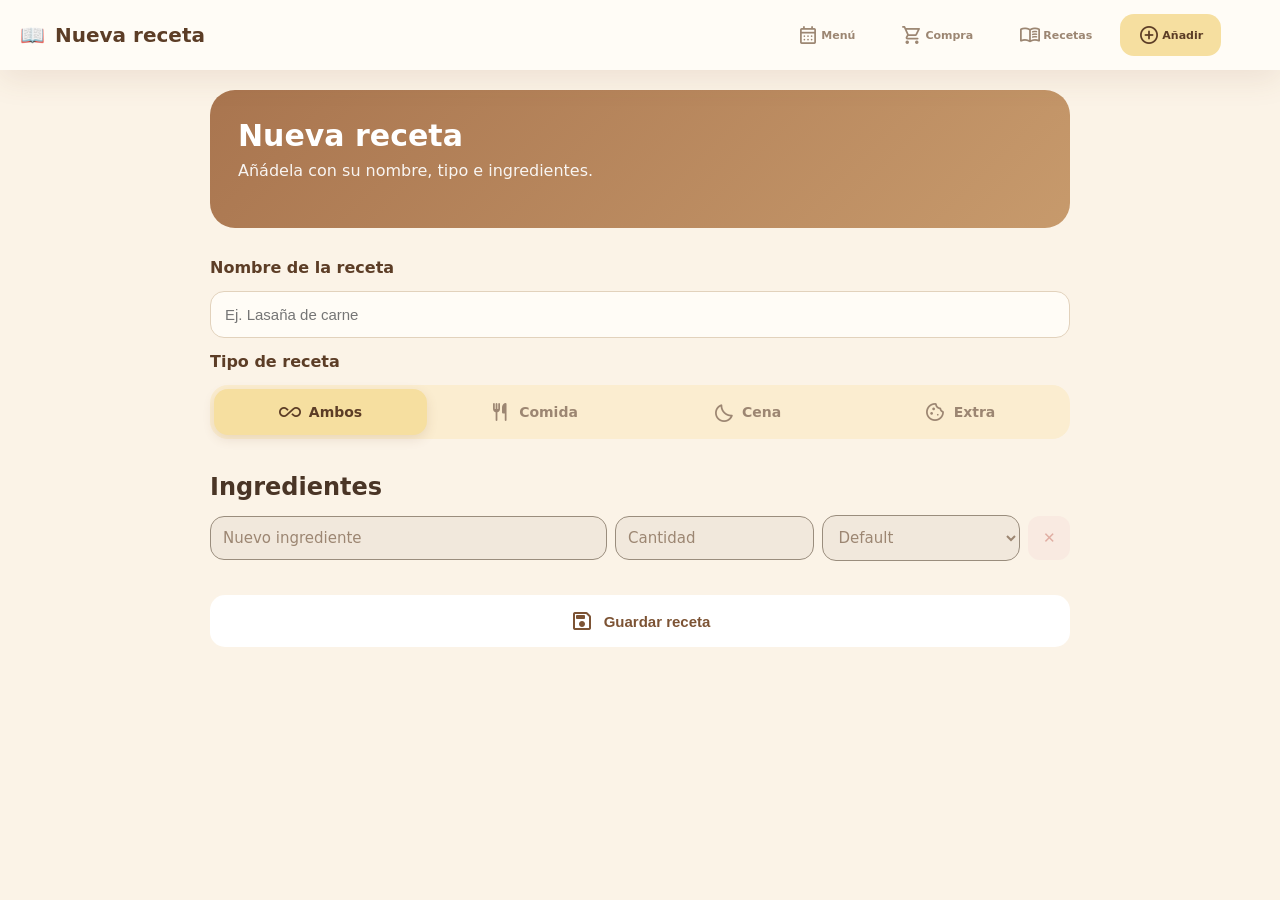
==== commit c6286b57: "Añadiendo la opcion de poner cenas comidas, ambos y recetas extra" ====
--- a/frontend/agregar_recetas.html
+++ b/frontend/agregar_recetas.html
@@ -12,7 +12,6 @@
 
     <link rel="stylesheet" href="style/style.css">
     <link rel="stylesheet" href="style/agregar_recetas.css">
-    <link rel="stylesheet" href="style/tipos.css">
 
     <link href="https://fonts.googleapis.com/css2?family=Material+Symbols+Rounded" rel="stylesheet">
 
@@ -71,14 +70,37 @@
         required
         placeholder="Ej. Lasaña de carne">
 
-    <label for="recipeType">Tipo de receta</label>
+    <label id="recipeTypeLabel">Tipo de receta</label>
 
-    <select id="recipeType" class="recipe-type-select">
-        <option value="ambos" selected>Ambos (comida y cena)</option>
-        <option value="comida">Comida</option>
-        <option value="cena">Cena</option>
-        <option value="extra">Extra (no entra en el menú automático)</option>
-    </select>
+    <div class="segmented" role="radiogroup" aria-labelledby="recipeTypeLabel">
+
+        <span class="segmented-indicator"></span>
+
+        <input type="radio" name="recipeType" id="type-ambos" value="ambos" checked>
+        <label for="type-ambos" class="segmented-option">
+            <span class="material-symbols-rounded">all_inclusive</span>
+            Ambos
+        </label>
+
+        <input type="radio" name="recipeType" id="type-comida" value="comida">
+        <label for="type-comida" class="segmented-option">
+            <span class="material-symbols-rounded">restaurant</span>
+            Comida
+        </label>
+
+        <input type="radio" name="recipeType" id="type-cena" value="cena">
+        <label for="type-cena" class="segmented-option">
+            <span class="material-symbols-rounded">bedtime</span>
+            Cena
+        </label>
+
+        <input type="radio" name="recipeType" id="type-extra" value="extra">
+        <label for="type-extra" class="segmented-option">
+            <span class="material-symbols-rounded">cookie</span>
+            Extra
+        </label>
+
+    </div>
 
     <div class="ingredients-header">
 
--- a/frontend/style/style.css
+++ b/frontend/style/style.css
@@ -279,6 +279,132 @@
 }
 
 /* ========================================================
+   ETIQUETA DE TIPO DE RECETA (ambos / comida / cena / extra)
+   ======================================================== */
+.type-badge {
+    display: inline-block;
+    margin-left: 8px;
+    padding: 2px 10px;
+    border-radius: 999px;
+    font-size: 11px;
+    font-weight: 700;
+    line-height: 1.6;
+    vertical-align: middle;
+    color: var(--brown-dark);
+    background: var(--yellow-pale);
+}
+
+.type-badge.type-comida {
+    background: var(--yellow-light);
+    color: var(--brown-darker);
+}
+
+.type-badge.type-cena {
+    background: rgba(169, 117, 79, .2);
+    color: var(--brown-darker);
+}
+
+.type-badge.type-extra {
+    background: #EFE6D6;
+    color: var(--muted);
+}
+
+/* ========================================================
+   BARRA DE OPCIONES (el fondo marcado se desliza a la elegida)
+   Estructura: .segmented > .segmented-indicator + (input radio + label.segmented-option) x N
+   Para otro número de opciones basta con cambiar --segments.
+   ======================================================== */
+.segmented {
+    --segments: 4;
+    position: relative;
+    display: grid;
+    grid-template-columns: repeat(var(--segments), 1fr);
+    padding: 4px;
+    background: var(--yellow-pale);
+    border-radius: 18px;
+}
+
+.segmented-indicator {
+    position: absolute;
+    top: 4px;
+    bottom: 4px;
+    left: 4px;
+    width: calc((100% - 8px) / var(--segments));
+    background: var(--yellow-light);
+    border-radius: 14px;
+    box-shadow: 0 4px 12px rgba(124, 83, 52, .14);
+    transition: transform .3s cubic-bezier(.4, 0, .2, 1);
+}
+
+.segmented:has(input:nth-of-type(2):checked) .segmented-indicator {
+    transform: translateX(100%);
+}
+
+.segmented:has(input:nth-of-type(3):checked) .segmented-indicator {
+    transform: translateX(200%);
+}
+
+.segmented:has(input:nth-of-type(4):checked) .segmented-indicator {
+    transform: translateX(300%);
+}
+
+/* Los radios van ocultos; se manejan con sus label */
+.segmented input[type="radio"] {
+    position: absolute;
+    width: 0;
+    height: 0;
+    margin: 0;
+    padding: 0;
+    border: 0;
+    opacity: 0;
+    pointer-events: none;
+}
+
+.segmented .segmented-option {
+    position: relative;
+    z-index: 1;
+    display: flex;
+    flex-direction: column;
+    align-items: center;
+    justify-content: center;
+    gap: 2px;
+    padding: 10px 4px;
+    border-radius: 14px;
+    color: var(--muted);
+    font-size: 11px;
+    font-weight: 700;
+    cursor: pointer;
+    user-select: none;
+    transition: color .2s;
+}
+
+.segmented .segmented-option .material-symbols-rounded {
+    font-size: 22px;
+}
+
+.segmented input:not(:checked) + .segmented-option:hover {
+    color: var(--brown-dark);
+}
+
+.segmented input:checked + .segmented-option {
+    color: var(--brown-darker);
+}
+
+.segmented input:focus-visible + .segmented-option {
+    outline: 2px solid var(--brown);
+    outline-offset: -2px;
+}
+
+@media (min-width: 600px) {
+    .segmented .segmented-option {
+        flex-direction: row;
+        gap: 8px;
+        padding: 12px 8px;
+        font-size: 14px;
+    }
+}
+
+/* ========================================================
    TRANSICIONES ENTRE PÁGINAS (VIEW TRANSITIONS API)
    ======================================================== */
 @view-transition {
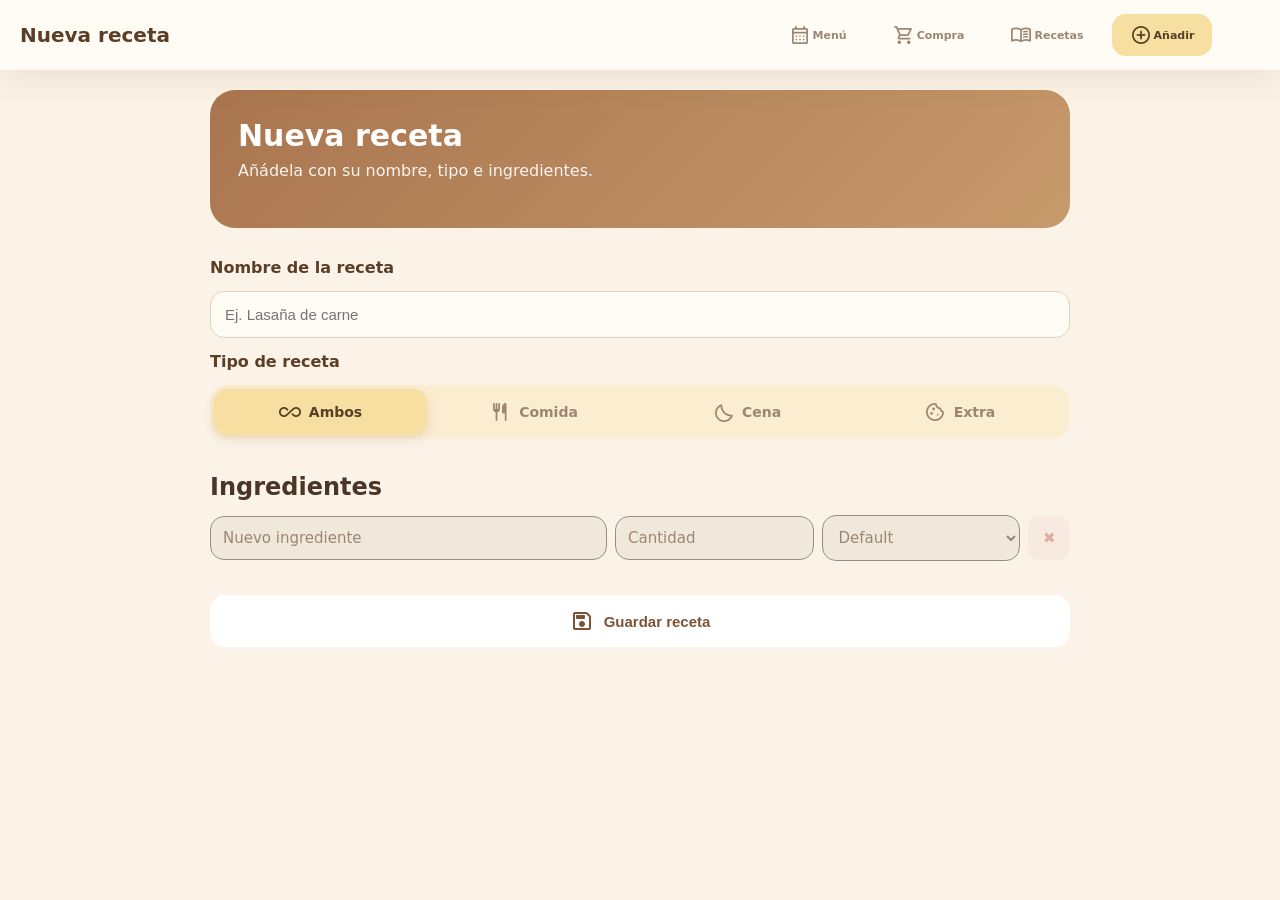
==== commit 6e16b40a: "Hecho el boton de recarga. TODO: Cuando se meten recetas nuevas se recarga el menu y eso no deberia " ====
--- a/frontend/agregar_recetas.html
+++ b/frontend/agregar_recetas.html
@@ -1,128 +1,98 @@
 <!DOCTYPE html>
 <html lang="es">
-
 <head>
-
     <meta charset="UTF-8">
-
-    <meta name="viewport"
-    content="width=device-width, initial-scale=1.0">
-
+    <meta name="viewport" content="width=device-width, initial-scale=1.0">
     <title>Añadir receta</title>
-
     <link rel="stylesheet" href="style/style.css">
     <link rel="stylesheet" href="style/agregar_recetas.css">
-
     <link href="https://fonts.googleapis.com/css2?family=Material+Symbols+Rounded" rel="stylesheet">
-
 </head>
-
 <body>
-
 <header class="topbar">
-
     <div class="logo">
-        📖 <span>Nueva receta</span>
+          <span>Nueva receta</span>
     </div>
-
     <nav class="top-nav">
-
         <a href="menu.html" class="nav-link">
             <span class="material-symbols-rounded">calendar_month</span>
             Menú
         </a>
-
         <a href="lista_compra.html" class="nav-link">
             <span class="material-symbols-rounded">shopping_cart</span>
             Compra
         </a>
-
         <a href="recetas.html" class="nav-link">
             <span class="material-symbols-rounded">menu_book</span>
             Recetas
         </a>
-
         <a href="agregar_recetas.html" class="nav-link active">
             <span class="material-symbols-rounded">add_circle</span>
             Añadir
         </a>
-
     </nav>
-
 </header>
 
 <main class="container">
+    <section class="hero recipeHero">
+        <h1>Nueva receta</h1>
+        <p>Añádela con su nombre, tipo e ingredientes.</p>
+    </section>
 
-<section class="hero recipeHero">
+    <form id="recipeForm" class="recipe-form">
+        <label for="recipeName">Nombre de la receta</label>
+        <input id="recipeName" required placeholder="Ej. Lasaña de carne">
 
-    <h1>Nueva receta</h1>
+        <label id="recipeTypeLabel">Tipo de receta</label>
+        <div class="segmented" role="radiogroup" aria-labelledby="recipeTypeLabel">
+            <span class="segmented-indicator"></span>
+            
+            <input type="radio" name="recipeType" id="type-ambos" value="ambos" checked>
+            <label for="type-ambos" class="segmented-option">
+                <span class="material-symbols-rounded">all_inclusive</span> Ambos
+            </label>
+            
+            <input type="radio" name="recipeType" id="type-comida" value="comida">
+            <label for="type-comida" class="segmented-option">
+                <span class="material-symbols-rounded">restaurant</span> Comida
+            </label>
+            
+            <input type="radio" name="recipeType" id="type-cena" value="cena">
+            <label for="type-cena" class="segmented-option">
+                <span class="material-symbols-rounded">bedtime</span> Cena
+            </label>
+            
+            <input type="radio" name="recipeType" id="type-extra" value="extra">
+            <label for="type-extra" class="segmented-option">
+                <span class="material-symbols-rounded">cookie</span> Extra
+            </label>
+        </div>
 
-    <p>Añádela con su nombre, tipo e ingredientes.</p>
+        <div class="ingredients-header">
+            <h2>Ingredientes</h2>
+        </div>
+        <div id="ingredientList"></div>
 
-</section>
+        <button class="primary submitButton" type="submit">
+            <span class="material-symbols-rounded">save</span> Guardar receta
+        </button>
+    </form>
+</main>
 
-<form id="recipeForm" class="recipe-form">
-
-    <label for="recipeName">Nombre de la receta</label>
-
-    <input
-        id="recipeName"
-        required
-        placeholder="Ej. Lasaña de carne">
-
-    <label id="recipeTypeLabel">Tipo de receta</label>
-
-    <div class="segmented" role="radiogroup" aria-labelledby="recipeTypeLabel">
-
-        <span class="segmented-indicator"></span>
-
-        <input type="radio" name="recipeType" id="type-ambos" value="ambos" checked>
-        <label for="type-ambos" class="segmented-option">
-            <span class="material-symbols-rounded">all_inclusive</span>
-            Ambos
-        </label>
-
-        <input type="radio" name="recipeType" id="type-comida" value="comida">
-        <label for="type-comida" class="segmented-option">
-            <span class="material-symbols-rounded">restaurant</span>
-            Comida
-        </label>
-
-        <input type="radio" name="recipeType" id="type-cena" value="cena">
-        <label for="type-cena" class="segmented-option">
-            <span class="material-symbols-rounded">bedtime</span>
-            Cena
-        </label>
-
-        <input type="radio" name="recipeType" id="type-extra" value="extra">
-        <label for="type-extra" class="segmented-option">
-            <span class="material-symbols-rounded">cookie</span>
-            Extra
-        </label>
-
+<!-- Modal: Confirmación Receta Duplicada -->
+<div id="duplicateRecipeModal" class="modal hidden">
+    <div class="modal-content">
+        <span class="material-symbols-rounded modal-icon" style="color: var(--danger);">
+            info
+        </span>
+        <h2>Receta duplicada</h2>
+        <p id="duplicateModalText"></p>
+        <div class="modal-buttons">
+            <button type="button" class="secondary" id="duplicateNoBtn">No</button>
+            <button type="button" class="primary" id="duplicateYesBtn">Sí</button>
+        </div>
     </div>
-
-    <div class="ingredients-header">
-
-        <h2>Ingredientes</h2>
-
-    </div>
-
-    <div id="ingredientList">
-
-    </div>
-
-    <button class="primary submitButton" type="submit">
-
-        <span class="material-symbols-rounded">save</span>
-
-        Guardar receta
-
-    </button>
-
-</form>
-
-</main>
+</div>
 
 <script src="scripts/script.js"></script>
 <script src="scripts/agregar_recetas.js"></script>
--- a/frontend/style/style.css
+++ b/frontend/style/style.css
@@ -155,6 +155,7 @@
     border-radius: 15px;
     display: flex;
     align-items: center;
+    justify-content: center;
     gap: 10px;
     font-weight: 700;
 }
@@ -405,6 +406,31 @@
 }
 
 /* ========================================================
+   ESTADO VACÍO (imagen + mensaje centrado debajo)
+   ======================================================== */
+.empty-state {
+    grid-column: 1 / -1;
+    display: flex;
+    flex-direction: column;
+    align-items: center;
+    gap: 18px;
+    padding: 40px 20px;
+    text-align: center;
+}
+
+.empty-state img {
+    width: 100%;
+    max-width: 280px;
+    height: auto;
+}
+
+.empty-state p {
+    color: var(--brown-dark);
+    font-size: 18px;
+    font-weight: 600;
+}
+
+/* ========================================================
    TRANSICIONES ENTRE PÁGINAS (VIEW TRANSITIONS API)
    ======================================================== */
 @view-transition {
--- a/frontend/style/agregar_recetas.css
+++ b/frontend/style/agregar_recetas.css
@@ -105,6 +105,22 @@
     margin-bottom: 20px;
 }
 
+/* Nuevo Modal de receta duplicada */
+#duplicateRecipeModal .modal-icon {
+    color: var(--danger);
+    font-size: 54px;
+}
+#duplicateRecipeModal h2 {
+    color: var(--brown-darker);
+    margin-bottom: 8px;
+}
+#duplicateRecipeModal p {
+    color: var(--brown-dark);
+    font-weight: 600;
+    line-height: 1.4;
+    margin-bottom: 20px;
+}
+
 @media (max-width: 600px) {
     .ingredient-row {
         grid-template-columns: minmax(0, 1.6fr) minmax(0, 0.9fr) minmax(0, 1.1fr) 36px;
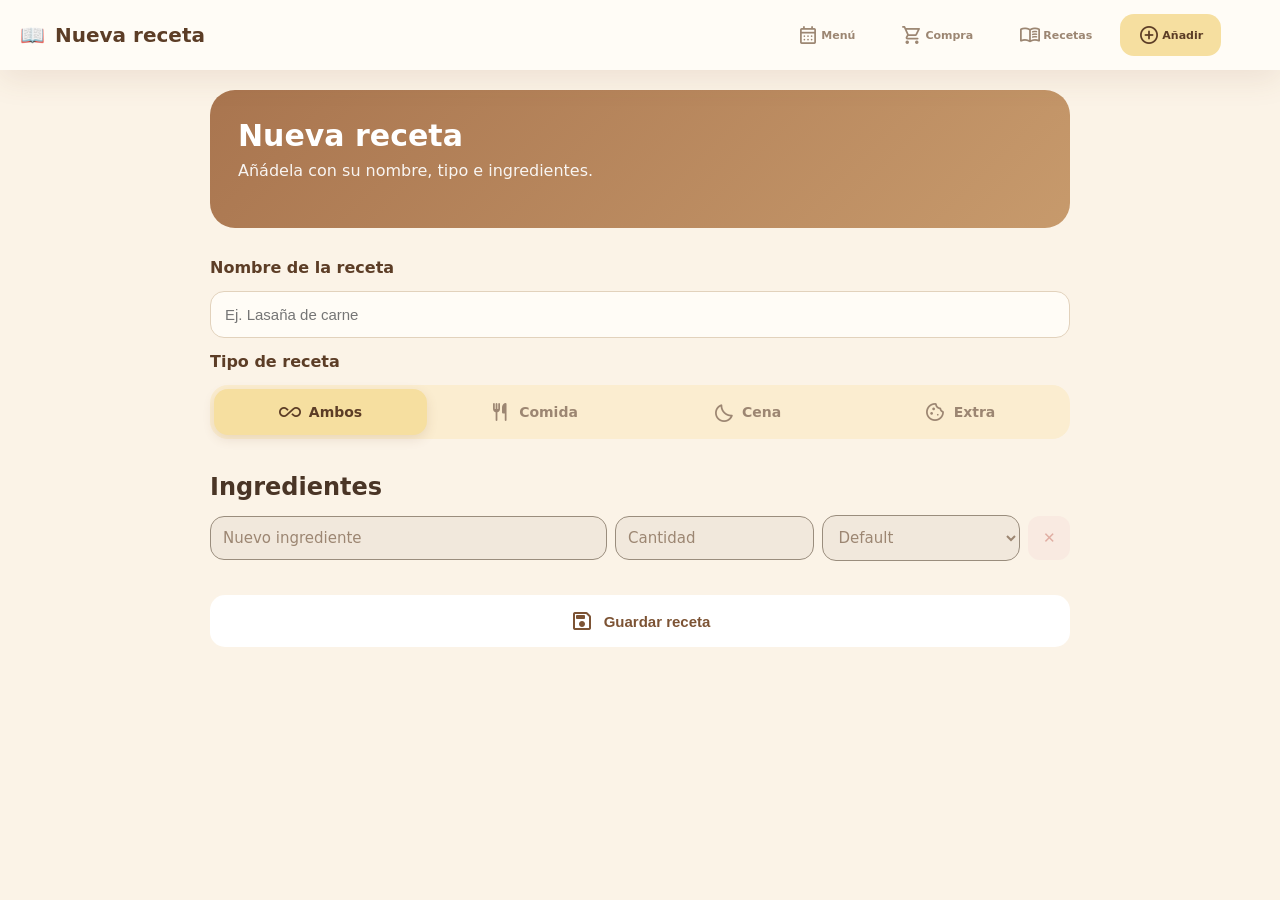
==== commit 2dc4cf6c: "feat: Refactor database setup and add new API endpoints - Removed the set_up module and integrated d" ====
--- a/frontend/agregar_recetas.html
+++ b/frontend/agregar_recetas.html
@@ -1,97 +1,155 @@
 <!DOCTYPE html>
 <html lang="es">
+
 <head>
+
     <meta charset="UTF-8">
-    <meta name="viewport" content="width=device-width, initial-scale=1.0">
+
+    <meta name="viewport"
+    content="width=device-width, initial-scale=1.0">
+
     <title>Añadir receta</title>
+
     <link rel="stylesheet" href="style/style.css">
     <link rel="stylesheet" href="style/agregar_recetas.css">
+
     <link href="https://fonts.googleapis.com/css2?family=Material+Symbols+Rounded" rel="stylesheet">
+
 </head>
+
 <body>
+
 <header class="topbar">
+
     <div class="logo">
-          <span>Nueva receta</span>
+        📖 <span>Nueva receta</span>
     </div>
+
     <nav class="top-nav">
+
         <a href="menu.html" class="nav-link">
             <span class="material-symbols-rounded">calendar_month</span>
             Menú
         </a>
+
         <a href="lista_compra.html" class="nav-link">
             <span class="material-symbols-rounded">shopping_cart</span>
             Compra
         </a>
+
         <a href="recetas.html" class="nav-link">
             <span class="material-symbols-rounded">menu_book</span>
             Recetas
         </a>
+
         <a href="agregar_recetas.html" class="nav-link active">
             <span class="material-symbols-rounded">add_circle</span>
             Añadir
         </a>
+
     </nav>
+
 </header>
 
 <main class="container">
-    <section class="hero recipeHero">
-        <h1>Nueva receta</h1>
-        <p>Añádela con su nombre, tipo e ingredientes.</p>
-    </section>
 
-    <form id="recipeForm" class="recipe-form">
-        <label for="recipeName">Nombre de la receta</label>
-        <input id="recipeName" required placeholder="Ej. Lasaña de carne">
+<section class="hero recipeHero">
 
-        <label id="recipeTypeLabel">Tipo de receta</label>
-        <div class="segmented" role="radiogroup" aria-labelledby="recipeTypeLabel">
-            <span class="segmented-indicator"></span>
-            
-            <input type="radio" name="recipeType" id="type-ambos" value="ambos" checked>
-            <label for="type-ambos" class="segmented-option">
-                <span class="material-symbols-rounded">all_inclusive</span> Ambos
-            </label>
-            
-            <input type="radio" name="recipeType" id="type-comida" value="comida">
-            <label for="type-comida" class="segmented-option">
-                <span class="material-symbols-rounded">restaurant</span> Comida
-            </label>
-            
-            <input type="radio" name="recipeType" id="type-cena" value="cena">
-            <label for="type-cena" class="segmented-option">
-                <span class="material-symbols-rounded">bedtime</span> Cena
-            </label>
-            
-            <input type="radio" name="recipeType" id="type-extra" value="extra">
-            <label for="type-extra" class="segmented-option">
-                <span class="material-symbols-rounded">cookie</span> Extra
-            </label>
+    <h1>Nueva receta</h1>
+
+    <p>Añádela con su nombre, tipo e ingredientes.</p>
+
+</section>
+
+<form id="recipeForm" class="recipe-form">
+
+    <label for="recipeName">Nombre de la receta</label>
+
+    <input
+        id="recipeName"
+        required
+        placeholder="Ej. Lasaña de carne">
+
+    <label id="recipeTypeLabel">Tipo de receta</label>
+
+    <div class="segmented" role="radiogroup" aria-labelledby="recipeTypeLabel">
+
+        <span class="segmented-indicator"></span>
+
+        <input type="radio" name="recipeType" id="type-ambos" value="ambos" checked>
+        <label for="type-ambos" class="segmented-option">
+            <span class="material-symbols-rounded">all_inclusive</span>
+            Ambos
+        </label>
+
+        <input type="radio" name="recipeType" id="type-comida" value="comida">
+        <label for="type-comida" class="segmented-option">
+            <span class="material-symbols-rounded">restaurant</span>
+            Comida
+        </label>
+
+        <input type="radio" name="recipeType" id="type-cena" value="cena">
+        <label for="type-cena" class="segmented-option">
+            <span class="material-symbols-rounded">bedtime</span>
+            Cena
+        </label>
+
+        <input type="radio" name="recipeType" id="type-extra" value="extra">
+        <label for="type-extra" class="segmented-option">
+            <span class="material-symbols-rounded">cookie</span>
+            Extra
+        </label>
+
+    </div>
+
+    <div class="ingredients-header">
+
+        <h2>Ingredientes</h2>
+
+    </div>
+
+    <div id="ingredientList">
+
+    </div>
+
+    <button class="primary submitButton" type="submit">
+
+        <span class="material-symbols-rounded">save</span>
+
+        Guardar receta
+
+    </button>
+
+</form>
+
+</main>
+
+<!-- Modal: ya existe una receta con los mismos ingredientes -->
+
+<div id="duplicateModal" class="modal hidden" role="dialog" aria-modal="true" aria-labelledby="duplicateModalText">
+
+    <div class="modal-content">
+
+        <span class="material-symbols-rounded modal-icon">
+            content_copy
+        </span>
+
+        <p id="duplicateModalText" class="modal-text"></p>
+
+        <div class="modal-buttons">
+
+            <button type="button" class="secondary" id="duplicateNo">
+                No
+            </button>
+
+            <button type="button" class="confirm" id="duplicateYes">
+                Sí
+            </button>
+
         </div>
 
-        <div class="ingredients-header">
-            <h2>Ingredientes</h2>
-        </div>
-        <div id="ingredientList"></div>
+    </div>
 
-        <button class="primary submitButton" type="submit">
-            <span class="material-symbols-rounded">save</span> Guardar receta
-        </button>
-    </form>
-</main>
-
-<!-- Modal: Confirmación Receta Duplicada -->
-<div id="duplicateRecipeModal" class="modal hidden">
-    <div class="modal-content">
-        <span class="material-symbols-rounded modal-icon" style="color: var(--danger);">
-            info
-        </span>
-        <h2>Receta duplicada</h2>
-        <p id="duplicateModalText"></p>
-        <div class="modal-buttons">
-            <button type="button" class="secondary" id="duplicateNoBtn">No</button>
-            <button type="button" class="primary" id="duplicateYesBtn">Sí</button>
-        </div>
-    </div>
 </div>
 
 <script src="scripts/script.js"></script>
--- a/frontend/style/style.css
+++ b/frontend/style/style.css
@@ -155,7 +155,6 @@
     border-radius: 15px;
     display: flex;
     align-items: center;
-    justify-content: center;
     gap: 10px;
     font-weight: 700;
 }
@@ -247,6 +246,7 @@
     justify-content: center;
     align-items: center;
     padding: 20px;
+    z-index: 100; /* por encima de la cabecera fija (z-index 10) y del dropdown (99) */
 }
 
 .modal-content {
@@ -273,6 +273,26 @@
 
 .modal-buttons button {
     flex: 1;
+}
+
+/* Texto de un modal de confirmación y su botón de aceptar */
+.modal-text {
+    color: var(--brown-darker);
+    font-size: 17px;
+    font-weight: 600;
+    line-height: 1.4;
+}
+
+.confirm {
+    background: var(--brown);
+    color: white;
+    padding: 12px 20px;
+    border-radius: 15px;
+    font-weight: 600;
+}
+
+.confirm:hover {
+    background: var(--brown-dark);
 }
 
 .hidden {
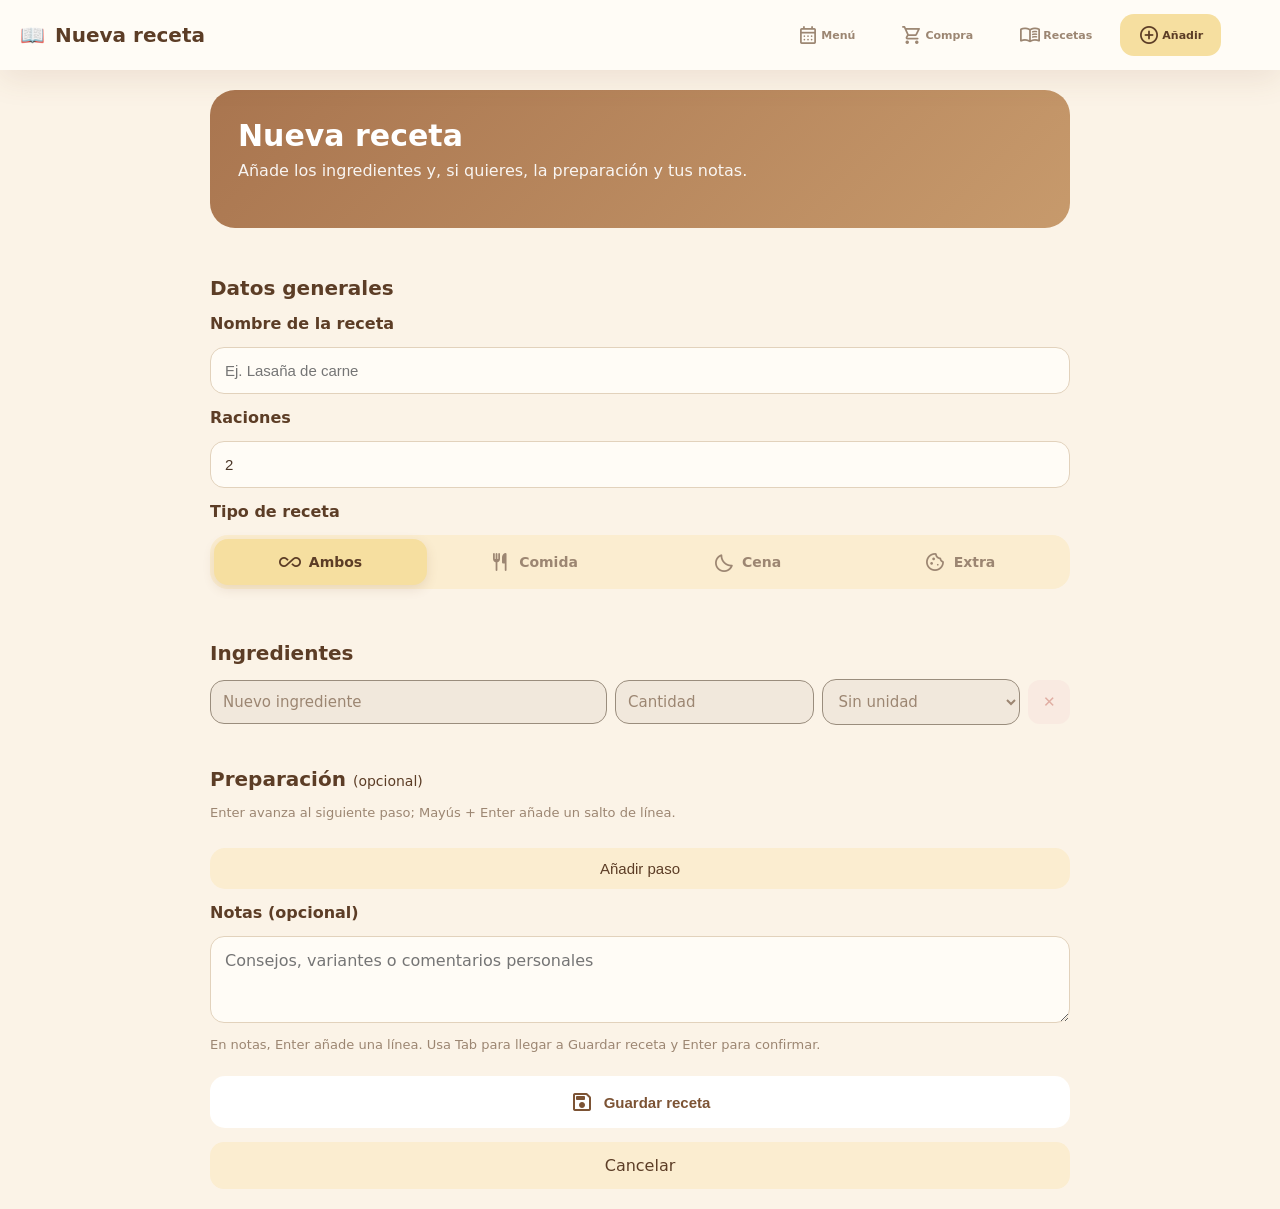
==== commit 323c5564: "feat: editar recetas y ajustar cantidades por comensales Conserva los IDs al editar y añade raciones" ====
--- a/frontend/agregar_recetas.html
+++ b/frontend/agregar_recetas.html
@@ -57,11 +57,14 @@
 
     <h1>Nueva receta</h1>
 
-    <p>Añádela con su nombre, tipo e ingredientes.</p>
+    <p>Añade los ingredientes y, si quieres, la preparación y tus notas.</p>
 
 </section>
 
 <form id="recipeForm" class="recipe-form">
+
+    <fieldset id="recipeFields" disabled>
+    <h2>Datos generales</h2>
 
     <label for="recipeName">Nombre de la receta</label>
 
@@ -69,6 +72,9 @@
         id="recipeName"
         required
         placeholder="Ej. Lasaña de carne">
+
+    <label for="recipeServings">Raciones</label>
+    <input id="recipeServings" type="number" min="1" max="2147483647" step="1" value="2" required>
 
     <label id="recipeTypeLabel">Tipo de receta</label>
 
@@ -102,6 +108,8 @@
 
     </div>
 
+    <p id="typeChangeHint" class="form-hint hidden">Si cambias el tipo, la receta se retirará de las comidas o cenas del menú en las que ya no encaje.</p>
+
     <div class="ingredients-header">
 
         <h2>Ingredientes</h2>
@@ -112,6 +120,15 @@
 
     </div>
 
+    <h2>Preparación <small>(opcional)</small></h2>
+    <p class="form-hint">Enter avanza al siguiente paso; Mayús + Enter añade un salto de línea.</p>
+    <div id="preparationList"></div>
+    <button type="button" class="secondary" id="addStep">Añadir paso</button>
+
+    <label for="recipeNotes">Notas (opcional)</label>
+    <textarea id="recipeNotes" rows="3" placeholder="Consejos, variantes o comentarios personales"></textarea>
+    <p class="form-hint">En notas, Enter añade una línea. Usa Tab para llegar a Guardar receta y Enter para confirmar.</p>
+
     <button class="primary submitButton" type="submit">
 
         <span class="material-symbols-rounded">save</span>
@@ -120,7 +137,11 @@
 
     </button>
 
+    <a class="secondary cancel-recipe" href="recetas.html">Cancelar</a>
+    </fieldset>
+
 </form>
+<p id="formStatus" role="status" aria-live="polite"></p>
 
 </main>
 
@@ -155,4 +176,4 @@
 <script src="scripts/script.js"></script>
 <script src="scripts/agregar_recetas.js"></script>
 </body>
-</html>+</html>
--- a/frontend/style/style.css
+++ b/frontend/style/style.css
@@ -66,6 +66,11 @@
 
 .material-symbols-rounded {
     font-size: 24px;
+    display: inline-block;
+    width: 1em;
+    flex-shrink: 0;
+    overflow: hidden;
+    white-space: nowrap;
 }
 
 .top-nav {
@@ -533,4 +538,4 @@
         flex-direction: row;
         padding: 10px 18px;
     }
-}+}
--- a/frontend/style/agregar_recetas.css
+++ b/frontend/style/agregar_recetas.css
@@ -105,22 +105,6 @@
     margin-bottom: 20px;
 }
 
-/* Nuevo Modal de receta duplicada */
-#duplicateRecipeModal .modal-icon {
-    color: var(--danger);
-    font-size: 54px;
-}
-#duplicateRecipeModal h2 {
-    color: var(--brown-darker);
-    margin-bottom: 8px;
-}
-#duplicateRecipeModal p {
-    color: var(--brown-dark);
-    font-weight: 600;
-    line-height: 1.4;
-    margin-bottom: 20px;
-}
-
 @media (max-width: 600px) {
     .ingredient-row {
         grid-template-columns: minmax(0, 1.6fr) minmax(0, 0.9fr) minmax(0, 1.1fr) 36px;
@@ -137,4 +121,31 @@
         border-radius: 10px;
         padding: 0;
     }
-}+}
+.recipe-form fieldset {
+    border: 0;
+    padding: 0;
+    min-width: 0;
+    display: flex;
+    flex-direction: column;
+    gap: 14px;
+}
+.recipe-form h2 { margin-top: 18px; color: var(--brown-darker); font-size: 20px; }
+.recipe-form h2 small { font-size: 14px; font-weight: normal; }
+.recipe-form textarea {
+    width: 100%;
+    box-sizing: border-box;
+    padding: 14px;
+    border: 1px solid #E2D2BC;
+    border-radius: 14px;
+    background: var(--surface);
+    color: var(--text);
+    font: inherit;
+    resize: vertical;
+}
+.form-hint { color: var(--muted); font-size: 13px; }
+.preparation-row { display: grid; gap: 8px; margin-bottom: 16px; }
+.step-actions { display: flex; gap: 8px; }
+.step-actions button { min-width: 44px; padding: 8px 12px; }
+.cancel-recipe { text-align: center; border-radius: 14px; padding: 14px; text-decoration: none; }
+button:disabled { opacity: .55; cursor: default; }
